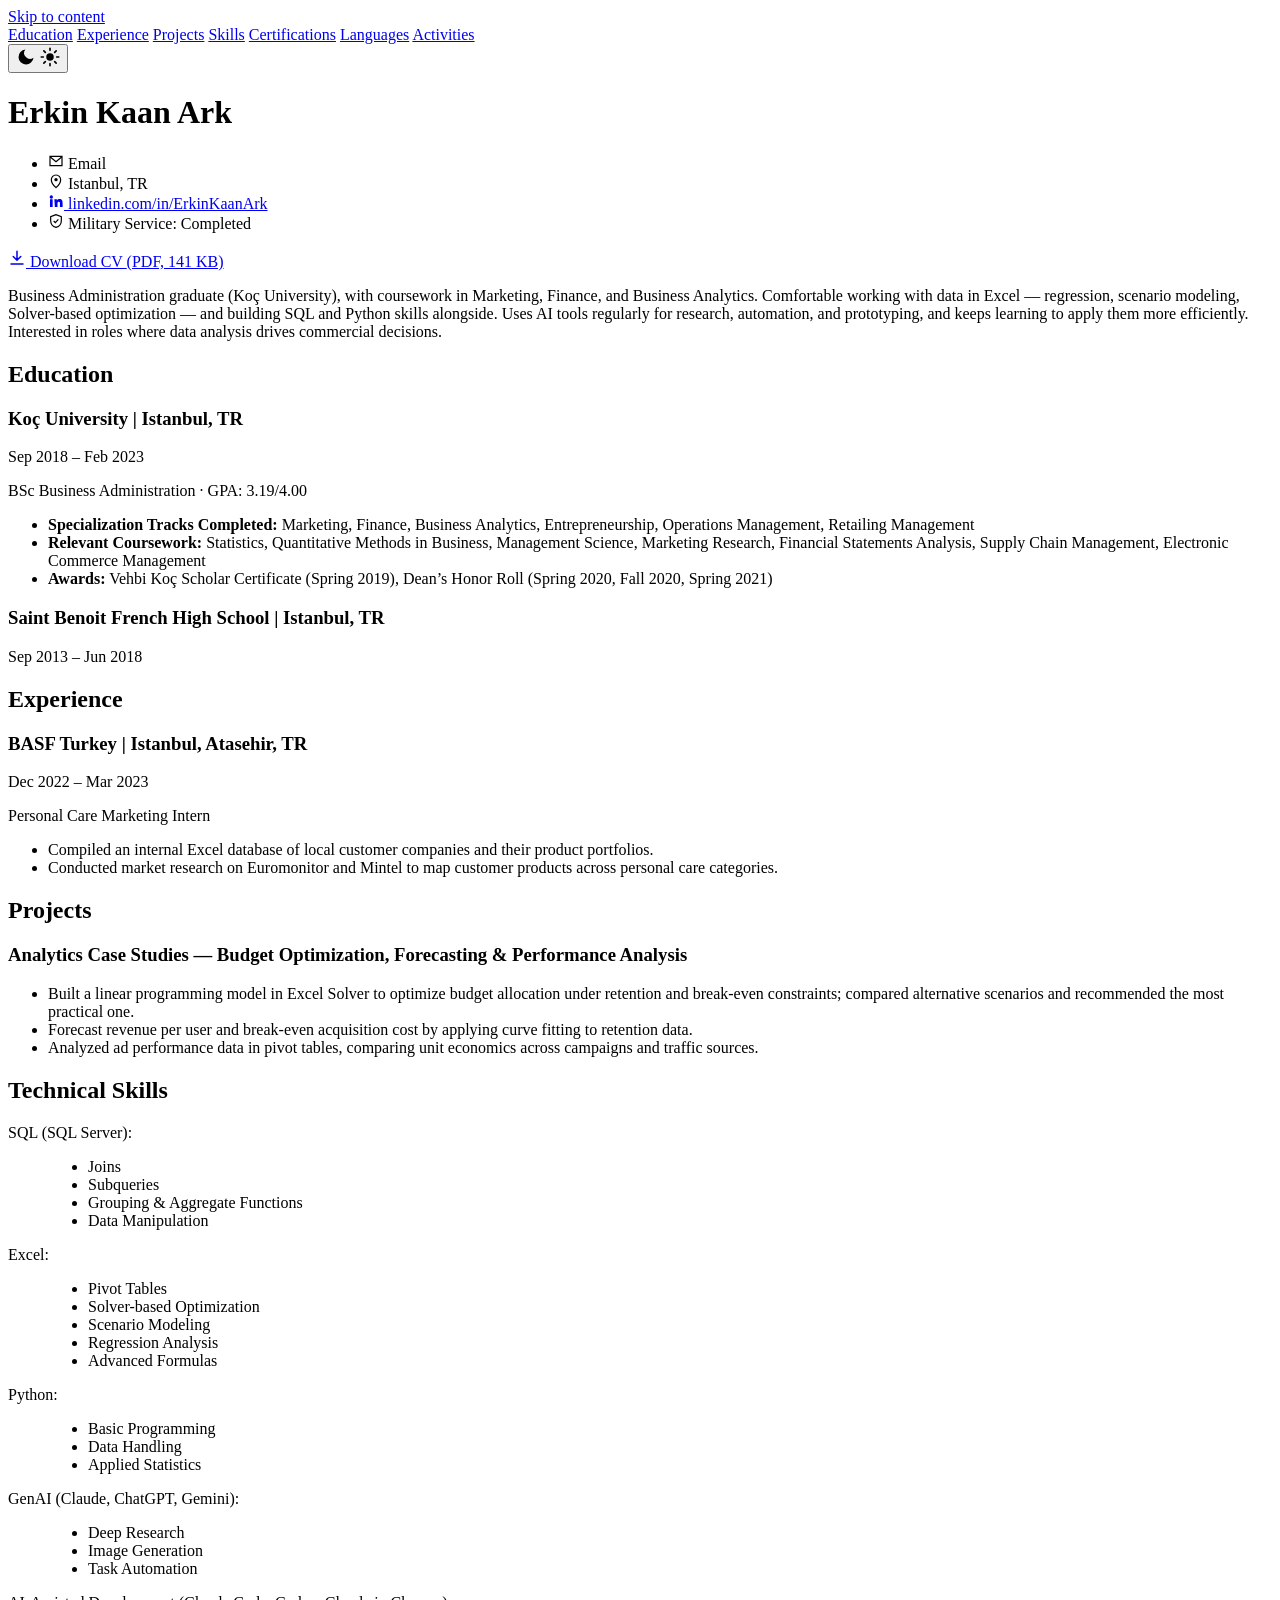
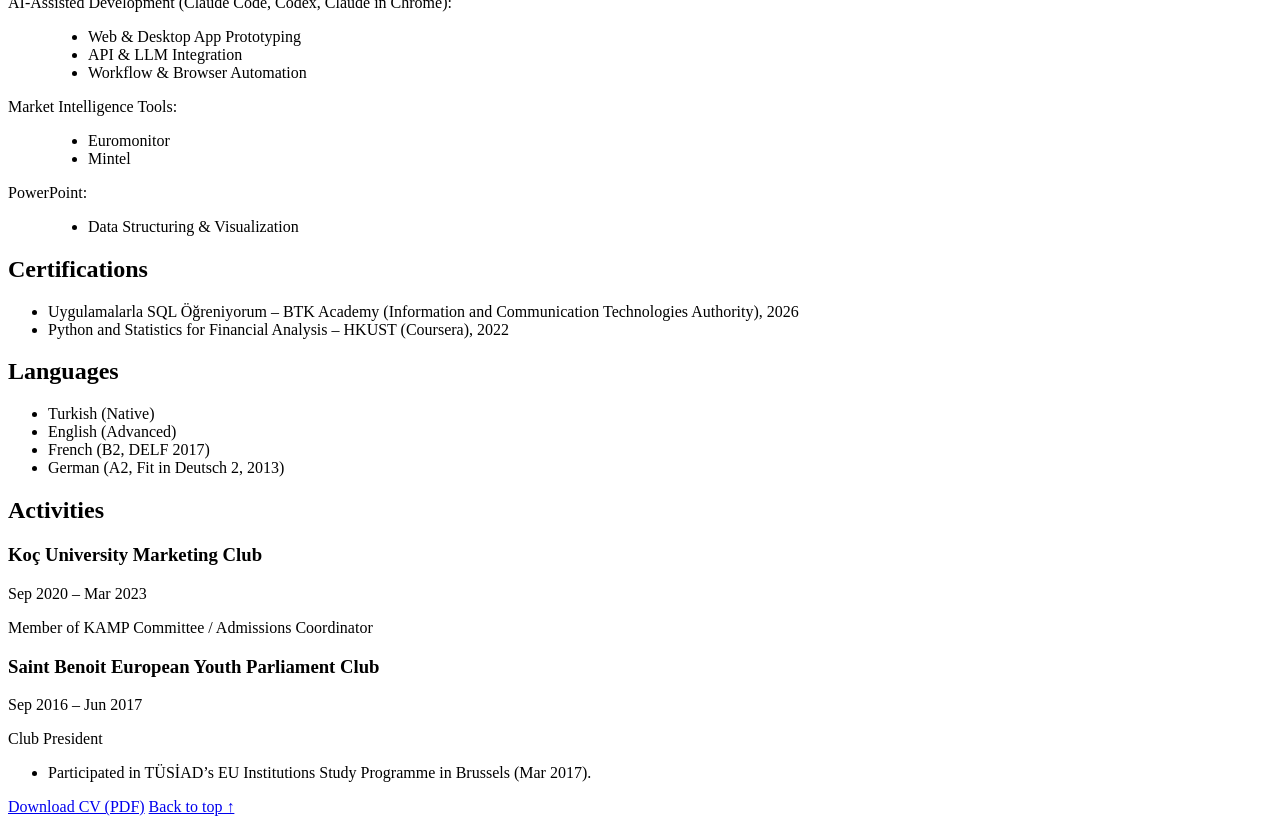
==== index.html @ c37c30a4 "Point canonical and share URLs to ekaana.github.io Co-Authored-By: Claude Opus 5.5 <noreply@anthropi" ====
<!DOCTYPE html>
<html lang="en">
<head>
  <meta charset="utf-8">
  <meta name="viewport" content="width=device-width, initial-scale=1, viewport-fit=cover">
  <title>Erkin Kaan Ark — CV</title>
  <meta name="description" content="Business Administration graduate (Koç University), with coursework in Marketing, Finance, and Business Analytics.">
  <meta name="author" content="Erkin Kaan Ark">
  <meta name="color-scheme" content="light dark">
  <meta name="theme-color" content="#ffffff" media="(prefers-color-scheme: light)">
  <meta name="theme-color" content="#0f1420" media="(prefers-color-scheme: dark)">
  <meta name="format-detection" content="telephone=no">
  <link rel="canonical" href="https://ekaana.github.io/">
  <link rel="icon" href="favicon.svg" type="image/svg+xml">
  <link rel="apple-touch-icon" href="apple-touch-icon.png">

  <meta property="og:type" content="profile">
  <meta property="og:title" content="Erkin Kaan Ark — CV">
  <meta property="og:description" content="Business Administration graduate (Koç University), with coursework in Marketing, Finance, and Business Analytics.">
  <meta property="og:url" content="https://ekaana.github.io/">
  <meta property="og:image" content="https://ekaana.github.io/og-image.png">
  <meta property="og:image:width" content="1200">
  <meta property="og:image:height" content="630">
  <meta property="og:image:alt" content="Erkin Kaan Ark — Business Administration graduate, Koç University">
  <meta property="profile:first_name" content="Erkin Kaan">
  <meta property="profile:last_name" content="Ark">
  <meta name="twitter:card" content="summary_large_image">

  <script type="application/ld+json">
  {
    "@context": "https://schema.org",
    "@type": "Person",
    "name": "Erkin Kaan Ark",
    "url": "https://ekaana.github.io/",
    "address": { "@type": "PostalAddress", "addressLocality": "Istanbul", "addressCountry": "TR" },
    "alumniOf": [
      { "@type": "CollegeOrUniversity", "name": "Koç University" },
      { "@type": "HighSchool", "name": "Saint Benoit French High School" }
    ],
    "knowsLanguage": ["Turkish", "English", "French", "German"],
    "sameAs": ["https://www.linkedin.com/in/ErkinKaanArk"]
  }
  </script>

  <script>
    (function () {
      document.documentElement.className += " js";
      try {
        var t = localStorage.getItem("theme");
        if (t === "light" || t === "dark") document.documentElement.setAttribute("data-theme", t);
      } catch (e) {}
    })();
  </script>
  <link rel="stylesheet" href="styles.css">
</head>
<body>
  <a class="skip-link" href="#main">Skip to content</a>

  <div class="topbar">
    <nav class="section-nav" aria-label="Sections">
      <a href="#education">Education</a>
      <a href="#experience">Experience</a>
      <a href="#projects">Projects</a>
      <a href="#skills">Skills</a>
      <a href="#certifications">Certifications</a>
      <a href="#languages">Languages</a>
      <a href="#activities">Activities</a>
    </nav>
    <button class="theme-toggle" type="button" aria-label="Toggle dark mode" aria-pressed="false">
      <svg class="icon-moon" viewBox="0 0 24 24" width="20" height="20" aria-hidden="true"><path d="M21 12.8A9 9 0 1 1 11.2 3a7 7 0 0 0 9.8 9.8z" fill="currentColor"/></svg>
      <svg class="icon-sun" viewBox="0 0 24 24" width="20" height="20" aria-hidden="true"><circle cx="12" cy="12" r="4.5" fill="currentColor"/><g stroke="currentColor" stroke-width="2" stroke-linecap="round"><path d="M12 1.5v2.5M12 20v2.5M1.5 12H4M20 12h2.5M4.6 4.6l1.8 1.8M17.6 17.6l1.8 1.8M4.6 19.4l1.8-1.8M17.6 6.4l1.8-1.8"/></g></svg>
    </button>
  </div>

  <header class="hero">
    <h1>Erkin Kaan Ark</h1>
    <ul class="contact">
      <li>
        <a class="email" data-u="kra.naak.nikre" data-d="moc.liamg">
          <svg viewBox="0 0 24 24" width="16" height="16" aria-hidden="true"><path d="M3 5h18v14H3z" fill="none" stroke="currentColor" stroke-width="1.8"/><path d="m3.5 6 8.5 7 8.5-7" fill="none" stroke="currentColor" stroke-width="1.8"/></svg>
          <span class="email-text">Email</span>
        </a>
        <noscript><span>erkin.kaan.ark [at] gmail.com</span></noscript>
      </li>
      <li>
        <svg viewBox="0 0 24 24" width="16" height="16" aria-hidden="true"><path d="M12 22s7-6.2 7-12a7 7 0 1 0-14 0c0 5.8 7 12 7 12z" fill="none" stroke="currentColor" stroke-width="1.8"/><circle cx="12" cy="10" r="2.5" fill="currentColor"/></svg>
        Istanbul, TR
      </li>
      <li>
        <a href="https://www.linkedin.com/in/ErkinKaanArk" rel="noopener" target="_blank">
          <svg viewBox="0 0 24 24" width="16" height="16" aria-hidden="true"><path fill="currentColor" d="M4.98 3.5a2.5 2.5 0 1 1 0 5 2.5 2.5 0 0 1 0-5zM3 9.5h4V21H3zM9.5 9.5h3.8v1.6h.05c.53-1 1.83-2.05 3.77-2.05 4.03 0 4.78 2.65 4.78 6.1V21h-4v-5.1c0-1.22-.02-2.78-1.7-2.78-1.7 0-1.95 1.32-1.95 2.7V21h-4z"/></svg>
          linkedin.com/in/ErkinKaanArk
        </a>
      </li>
      <li>
        <svg viewBox="0 0 24 24" width="16" height="16" aria-hidden="true"><path d="M12 2.5 4 5.5v6c0 5 3.4 8.8 8 10 4.6-1.2 8-5 8-10v-6z" fill="none" stroke="currentColor" stroke-width="1.8"/><path d="m8.5 12 2.5 2.5 4.5-5" fill="none" stroke="currentColor" stroke-width="1.8"/></svg>
        Military Service: Completed
      </li>
    </ul>
    <a class="btn-download" href="Erkin_Kaan_Ark_CV.pdf" download="Erkin_Kaan_Ark_CV.pdf" type="application/pdf">
      <svg viewBox="0 0 24 24" width="18" height="18" aria-hidden="true"><path d="M12 3v12m0 0-5-5m5 5 5-5M4 20h16" fill="none" stroke="currentColor" stroke-width="2" stroke-linecap="round" stroke-linejoin="round"/></svg>
      Download CV <span class="file-meta">(PDF, 141 KB)</span>
    </a>
  </header>

  <main id="main">
    <section class="summary" aria-label="Summary">
      <p>Business Administration graduate (Koç University), with coursework in Marketing, Finance, and Business Analytics. Comfortable working with data in Excel — regression, scenario modeling, Solver-based optimization — and building SQL and Python skills alongside. Uses AI tools regularly for research, automation, and prototyping, and keeps learning to apply them more efficiently. Interested in roles where data analysis drives commercial decisions.</p>
    </section>

    <section id="education" aria-labelledby="h-education">
      <h2 id="h-education">Education</h2>
      <article class="entry">
        <div class="entry-head">
          <h3>Koç University <span class="sep">|</span> <span class="place">Istanbul, TR</span></h3>
          <p class="dates"><time datetime="2018-09">Sep 2018</time> – <time datetime="2023-02">Feb 2023</time></p>
        </div>
        <p class="role">BSc Business Administration · GPA: 3.19/4.00</p>
        <ul class="bullets">
          <li><strong>Specialization Tracks Completed:</strong> Marketing, Finance, Business Analytics, Entrepreneurship, Operations Management, Retailing Management</li>
          <li><strong>Relevant Coursework:</strong> Statistics, Quantitative Methods in Business, Management Science, Marketing Research, Financial Statements Analysis, Supply Chain Management, Electronic Commerce Management</li>
          <li><strong>Awards:</strong> Vehbi Koç Scholar Certificate (Spring 2019), Dean’s Honor Roll (Spring 2020, Fall 2020, Spring 2021)</li>
        </ul>
      </article>
      <article class="entry">
        <div class="entry-head">
          <h3>Saint Benoit French High School <span class="sep">|</span> <span class="place">Istanbul, TR</span></h3>
          <p class="dates"><time datetime="2013-09">Sep 2013</time> – <time datetime="2018-06">Jun 2018</time></p>
        </div>
      </article>
    </section>

    <section id="experience" aria-labelledby="h-experience">
      <h2 id="h-experience">Experience</h2>
      <article class="entry">
        <div class="entry-head">
          <h3>BASF Turkey <span class="sep">|</span> <span class="place">Istanbul, Atasehir, TR</span></h3>
          <p class="dates"><time datetime="2022-12">Dec 2022</time> – <time datetime="2023-03">Mar 2023</time></p>
        </div>
        <p class="role">Personal Care Marketing Intern</p>
        <ul class="bullets">
          <li>Compiled an internal Excel database of local customer companies and their product portfolios.</li>
          <li>Conducted market research on Euromonitor and Mintel to map customer products across personal care categories.</li>
        </ul>
      </article>
    </section>

    <section id="projects" aria-labelledby="h-projects">
      <h2 id="h-projects">Projects</h2>
      <article class="entry">
        <div class="entry-head">
          <h3>Analytics Case Studies — Budget Optimization, Forecasting &amp; Performance Analysis</h3>
        </div>
        <ul class="bullets">
          <li>Built a linear programming model in Excel Solver to optimize budget allocation under retention and break-even constraints; compared alternative scenarios and recommended the most practical one.</li>
          <li>Forecast revenue per user and break-even acquisition cost by applying curve fitting to retention data.</li>
          <li>Analyzed ad performance data in pivot tables, comparing unit economics across campaigns and traffic sources.</li>
        </ul>
      </article>
    </section>

    <section id="skills" aria-labelledby="h-skills">
      <h2 id="h-skills">Technical Skills</h2>
      <dl class="skills">
        <div class="skill">
          <dt>SQL (SQL Server):</dt>
          <dd><ul class="chips"><li>Joins</li><li>Subqueries</li><li>Grouping &amp; Aggregate Functions</li><li>Data Manipulation</li></ul></dd>
        </div>
        <div class="skill">
          <dt>Excel:</dt>
          <dd><ul class="chips"><li>Pivot Tables</li><li>Solver-based Optimization</li><li>Scenario Modeling</li><li>Regression Analysis</li><li>Advanced Formulas</li></ul></dd>
        </div>
        <div class="skill">
          <dt>Python:</dt>
          <dd><ul class="chips"><li>Basic Programming</li><li>Data Handling</li><li>Applied Statistics</li></ul></dd>
        </div>
        <div class="skill">
          <dt>GenAI (Claude, ChatGPT, Gemini):</dt>
          <dd><ul class="chips"><li>Deep Research</li><li>Image Generation</li><li>Task Automation</li></ul></dd>
        </div>
        <div class="skill">
          <dt>AI-Assisted Development (Claude Code, Codex, Claude in Chrome):</dt>
          <dd><ul class="chips"><li>Web &amp; Desktop App Prototyping</li><li>API &amp; LLM Integration</li><li>Workflow &amp; Browser Automation</li></ul></dd>
        </div>
        <div class="skill">
          <dt>Market Intelligence Tools:</dt>
          <dd><ul class="chips"><li>Euromonitor</li><li>Mintel</li></ul></dd>
        </div>
        <div class="skill">
          <dt>PowerPoint:</dt>
          <dd><ul class="chips"><li>Data Structuring &amp; Visualization</li></ul></dd>
        </div>
      </dl>
    </section>

    <section id="certifications" aria-labelledby="h-certifications">
      <h2 id="h-certifications">Certifications</h2>
      <ul class="plain">
        <li>Uygulamalarla SQL Öğreniyorum – BTK Academy (Information and Communication Technologies Authority), 2026</li>
        <li>Python and Statistics for Financial Analysis – HKUST (Coursera), 2022</li>
      </ul>
    </section>

    <section id="languages" aria-labelledby="h-languages">
      <h2 id="h-languages">Languages</h2>
      <ul class="languages">
        <li><span class="lang">Turkish</span> <span class="level">(Native)</span></li>
        <li><span class="lang">English</span> <span class="level">(Advanced)</span></li>
        <li><span class="lang">French</span> <span class="level">(B2, DELF 2017)</span></li>
        <li><span class="lang">German</span> <span class="level">(A2, Fit in Deutsch 2, 2013)</span></li>
      </ul>
    </section>

    <section id="activities" aria-labelledby="h-activities">
      <h2 id="h-activities">Activities</h2>
      <article class="entry">
        <div class="entry-head">
          <h3>Koç University Marketing Club</h3>
          <p class="dates"><time datetime="2020-09">Sep 2020</time> – <time datetime="2023-03">Mar 2023</time></p>
        </div>
        <p class="role">Member of KAMP Committee / Admissions Coordinator</p>
      </article>
      <article class="entry">
        <div class="entry-head">
          <h3>Saint Benoit European Youth Parliament Club</h3>
          <p class="dates"><time datetime="2016-09">Sep 2016</time> – <time datetime="2017-06">Jun 2017</time></p>
        </div>
        <p class="role">Club President</p>
        <ul class="bullets">
          <li>Participated in TÜSİAD’s EU Institutions Study Programme in Brussels (Mar 2017).</li>
        </ul>
      </article>
    </section>
  </main>

  <footer class="footer">
    <a href="Erkin_Kaan_Ark_CV.pdf" download="Erkin_Kaan_Ark_CV.pdf">Download CV (PDF)</a>
    <a href="#main">Back to top ↑</a>
  </footer>

  <script src="script.js" defer></script>
</body>
</html>
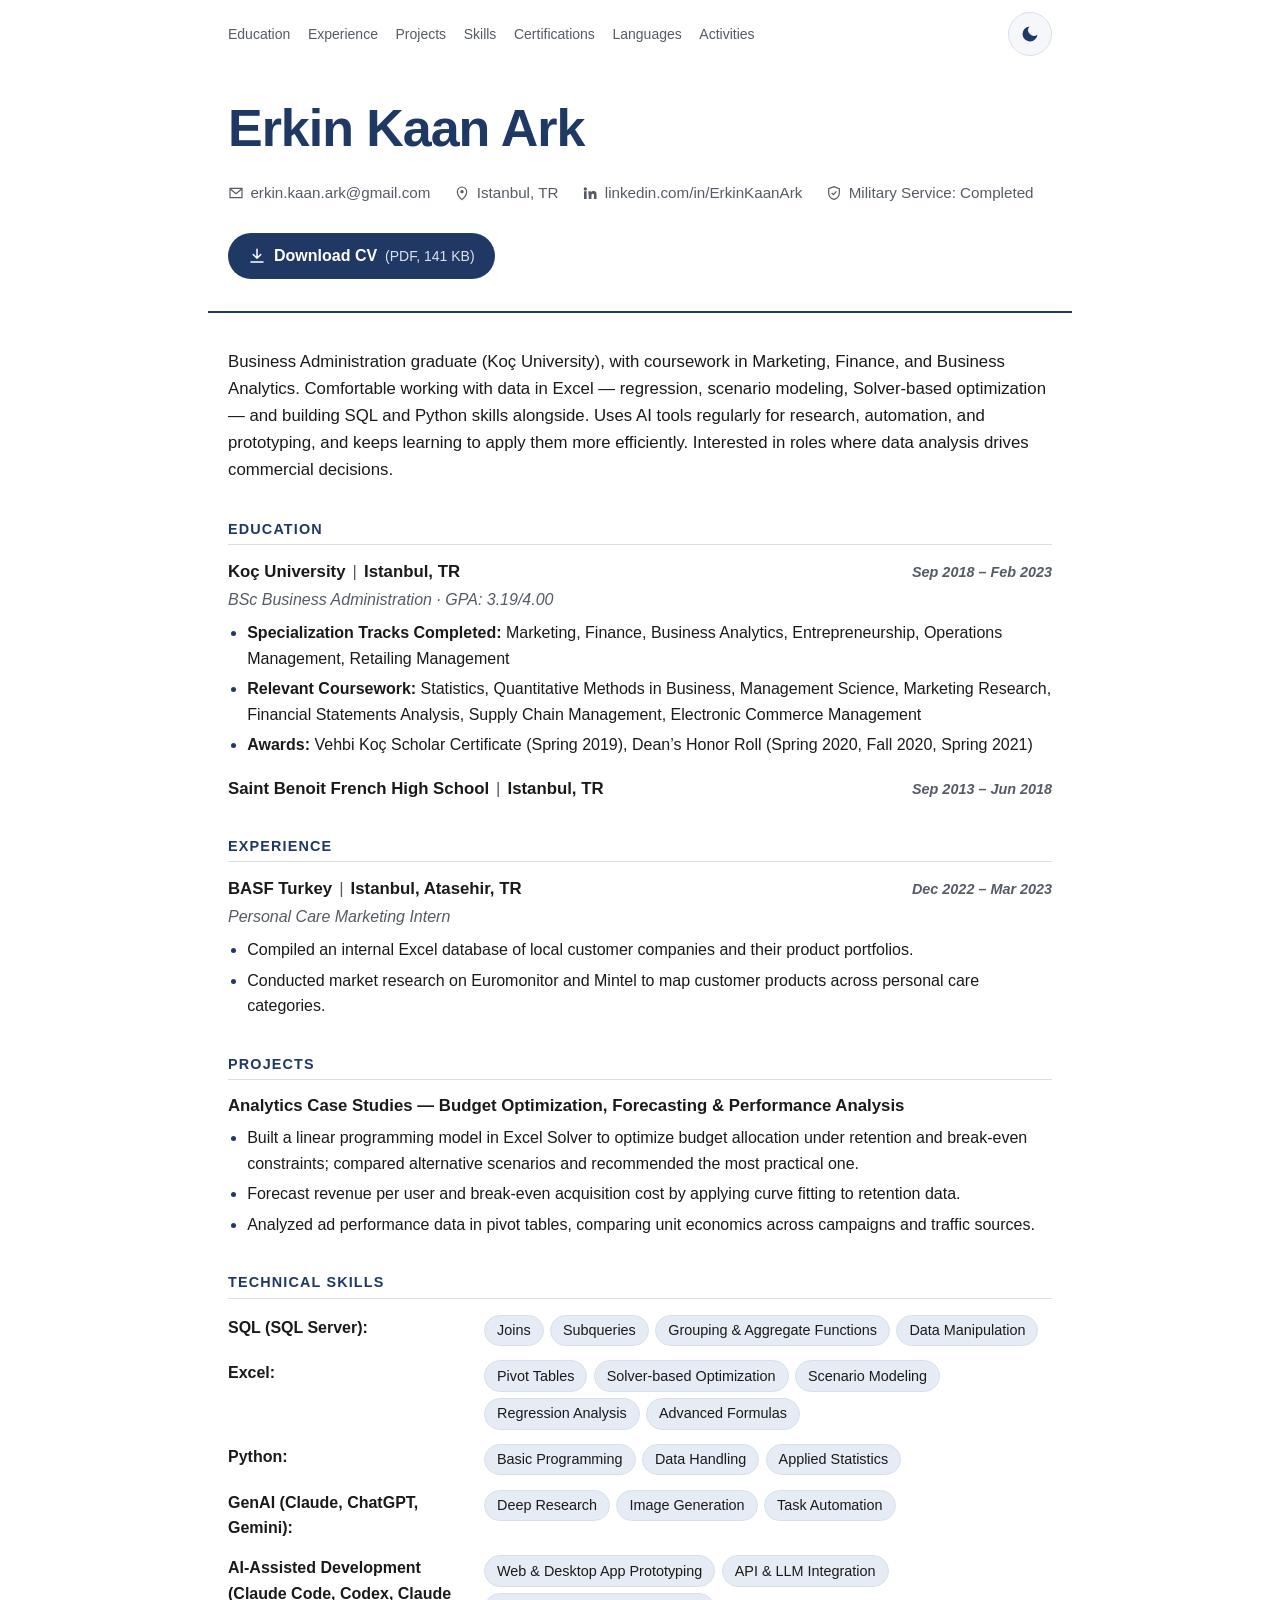
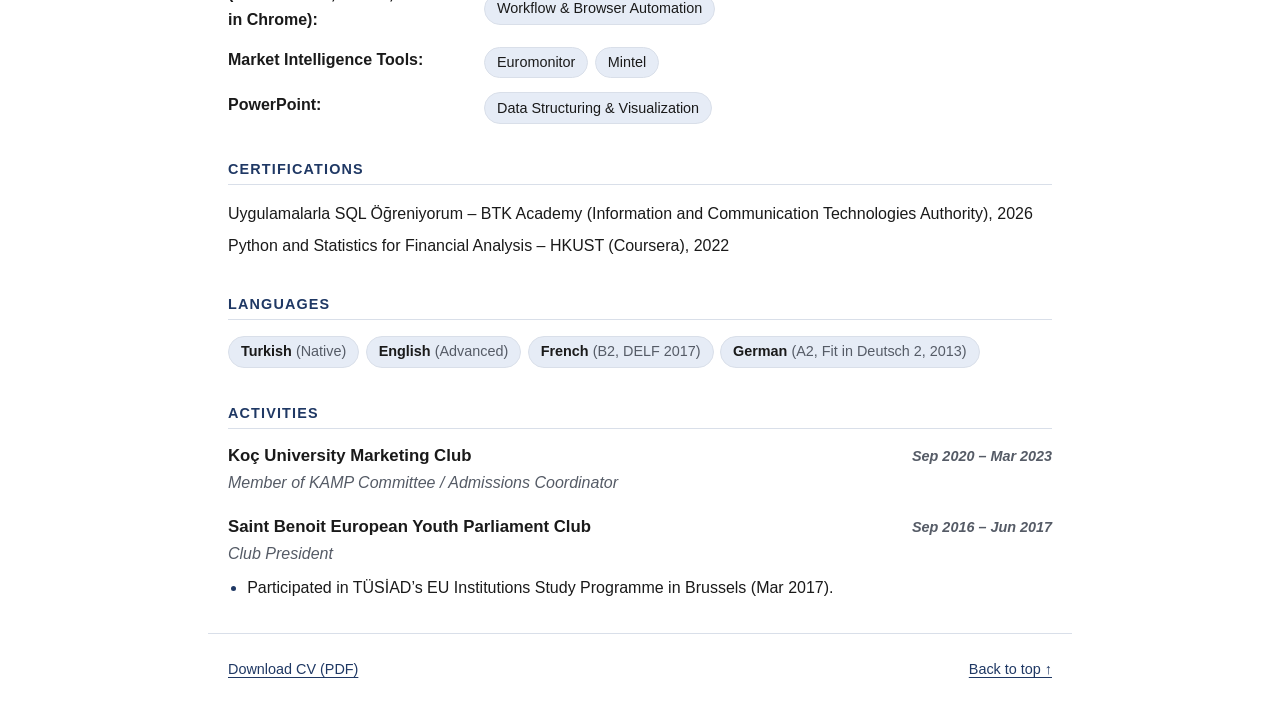
==== commit 62d7de1c: "Add personal CV website Static single-page CV site matching Erkin_Kaan_Ark_CV.pdf, with a phone-free" ====
--- a/index.html
+++ b/index.html
@@ -10,15 +10,15 @@
   <meta name="theme-color" content="#ffffff" media="(prefers-color-scheme: light)">
   <meta name="theme-color" content="#0f1420" media="(prefers-color-scheme: dark)">
   <meta name="format-detection" content="telephone=no">
-  <link rel="canonical" href="https://ekaana.github.io/">
+  <link rel="canonical" href="https://erkinkaanark.github.io/">
   <link rel="icon" href="favicon.svg" type="image/svg+xml">
   <link rel="apple-touch-icon" href="apple-touch-icon.png">
 
   <meta property="og:type" content="profile">
   <meta property="og:title" content="Erkin Kaan Ark — CV">
   <meta property="og:description" content="Business Administration graduate (Koç University), with coursework in Marketing, Finance, and Business Analytics.">
-  <meta property="og:url" content="https://ekaana.github.io/">
-  <meta property="og:image" content="https://ekaana.github.io/og-image.png">
+  <meta property="og:url" content="https://erkinkaanark.github.io/">
+  <meta property="og:image" content="https://erkinkaanark.github.io/og-image.png">
   <meta property="og:image:width" content="1200">
   <meta property="og:image:height" content="630">
   <meta property="og:image:alt" content="Erkin Kaan Ark — Business Administration graduate, Koç University">
@@ -31,7 +31,7 @@
     "@context": "https://schema.org",
     "@type": "Person",
     "name": "Erkin Kaan Ark",
-    "url": "https://ekaana.github.io/",
+    "url": "https://erkinkaanark.github.io/",
     "address": { "@type": "PostalAddress", "addressLocality": "Istanbul", "addressCountry": "TR" },
     "alumniOf": [
       { "@type": "CollegeOrUniversity", "name": "Koç University" },
--- a/styles.css
+++ b/styles.css
@@ -0,0 +1,615 @@
+/* ---------- Theme tokens ---------- */
+:root {
+  --bg: #ffffff;
+  --surface: #f5f7fb;
+  --text: #1a1a1a;
+  --muted: #555b66;
+  --accent: #1f3864;
+  --accent-soft: #e6ecf6;
+  --border: #d9dfe9;
+  --btn-text: #ffffff;
+  --focus: #2f6fdb;
+  --maxw: 54rem;
+  color-scheme: light;
+}
+
+@media (prefers-color-scheme: dark) {
+  :root:not([data-theme="light"]) {
+    --bg: #0f1420;
+    --surface: #171e2d;
+    --text: #e6e9ef;
+    --muted: #a3acbb;
+    --accent: #9db8ea;
+    --accent-soft: #1f2a40;
+    --border: #2a3448;
+    --btn-text: #0f1420;
+    --focus: #8fb3ff;
+    color-scheme: dark;
+  }
+}
+
+:root[data-theme="dark"] {
+  --bg: #0f1420;
+  --surface: #171e2d;
+  --text: #e6e9ef;
+  --muted: #a3acbb;
+  --accent: #9db8ea;
+  --accent-soft: #1f2a40;
+  --border: #2a3448;
+  --btn-text: #0f1420;
+  --focus: #8fb3ff;
+  color-scheme: dark;
+}
+
+/* ---------- Base ---------- */
+*,
+*::before,
+*::after {
+  box-sizing: border-box;
+}
+
+html {
+  -webkit-text-size-adjust: 100%;
+  text-size-adjust: 100%;
+  scroll-behavior: smooth;
+}
+
+body {
+  margin: 0;
+  background: var(--bg);
+  color: var(--text);
+  font-family: -apple-system, BlinkMacSystemFont, "Segoe UI", Roboto, "Helvetica Neue", Arial, "Noto Sans", "Liberation Sans", sans-serif;
+  font-size: 1rem;
+  line-height: 1.6;
+  -webkit-font-smoothing: antialiased;
+  -moz-osx-font-smoothing: grayscale;
+  padding-left: env(safe-area-inset-left);
+  padding-right: env(safe-area-inset-right);
+}
+
+a {
+  color: var(--accent);
+  text-underline-offset: 0.2em;
+}
+
+:focus-visible {
+  outline: 3px solid var(--focus);
+  outline-offset: 2px;
+  border-radius: 4px;
+}
+
+h1,
+h2,
+h3 {
+  margin: 0;
+  line-height: 1.25;
+}
+
+ul {
+  margin: 0;
+  padding: 0;
+}
+
+.skip-link {
+  position: absolute;
+  left: 1rem;
+  top: -4rem;
+  z-index: 10;
+  padding: 0.6rem 1rem;
+  background: var(--accent);
+  color: var(--btn-text);
+  border-radius: 6px;
+}
+
+.skip-link:focus {
+  top: 1rem;
+}
+
+/* ---------- Top bar ---------- */
+.topbar {
+  max-width: var(--maxw);
+  margin: 0 auto;
+  padding: 0.75rem 1.25rem 0;
+  display: flex;
+  align-items: center;
+  justify-content: flex-end;
+  gap: 1rem;
+}
+
+.section-nav {
+  display: none;
+  flex-wrap: wrap;
+  gap: 0.25rem 1.1rem;
+  margin-right: auto;
+  font-size: 0.875rem;
+}
+
+.section-nav a {
+  color: var(--muted);
+  text-decoration: none;
+  padding: 0.35rem 0;
+}
+
+.section-nav a:hover {
+  color: var(--accent);
+}
+
+.theme-toggle {
+  display: inline-flex;
+  align-items: center;
+  justify-content: center;
+  width: 2.75rem;
+  height: 2.75rem;
+  border: 1px solid var(--border);
+  border-radius: 50%;
+  background: var(--surface);
+  color: var(--accent);
+  cursor: pointer;
+  -webkit-appearance: none;
+  appearance: none;
+}
+
+.theme-toggle:hover {
+  border-color: var(--accent);
+}
+
+.theme-toggle .icon-sun {
+  display: none;
+}
+
+:root[data-theme="dark"] .theme-toggle .icon-sun {
+  display: block;
+}
+
+:root[data-theme="dark"] .theme-toggle .icon-moon {
+  display: none;
+}
+
+@media (prefers-color-scheme: dark) {
+  :root:not([data-theme="light"]) .theme-toggle .icon-sun {
+    display: block;
+  }
+
+  :root:not([data-theme="light"]) .theme-toggle .icon-moon {
+    display: none;
+  }
+}
+
+/* ---------- Hero ---------- */
+.hero,
+main,
+.footer {
+  max-width: var(--maxw);
+  margin: 0 auto;
+  padding-left: 1.25rem;
+  padding-right: 1.25rem;
+}
+
+.hero {
+  padding-top: 1.5rem;
+  padding-bottom: 2rem;
+  border-bottom: 2px solid var(--accent);
+}
+
+.hero h1 {
+  color: var(--accent);
+  font-size: clamp(2.25rem, 7vw, 3.25rem);
+  letter-spacing: -0.02em;
+}
+
+.contact {
+  list-style: none;
+  display: flex;
+  flex-wrap: wrap;
+  gap: 0.5rem 1.5rem;
+  margin: 1rem 0 1.5rem;
+  color: var(--muted);
+  font-size: 0.95rem;
+}
+
+.contact li {
+  display: inline-flex;
+  align-items: center;
+  gap: 0.4rem;
+}
+
+.contact svg {
+  flex-shrink: 0;
+}
+
+.contact a {
+  display: inline-flex;
+  align-items: center;
+  gap: 0.4rem;
+  color: var(--muted);
+  text-decoration: none;
+  min-height: 2rem;
+}
+
+.contact a:hover {
+  color: var(--accent);
+  text-decoration: underline;
+}
+
+.email {
+  display: none !important;
+}
+
+.js .email {
+  display: inline-flex !important;
+}
+
+.btn-download {
+  display: inline-flex;
+  align-items: center;
+  gap: 0.5rem;
+  min-height: 2.75rem;
+  padding: 0.65rem 1.25rem;
+  border-radius: 999px;
+  background: var(--accent);
+  color: var(--btn-text);
+  font-weight: 600;
+  text-decoration: none;
+  transition: transform 0.15s ease, box-shadow 0.15s ease;
+}
+
+.btn-download:hover {
+  transform: translateY(-1px);
+  box-shadow: 0 6px 18px rgba(31, 56, 100, 0.25);
+}
+
+.file-meta {
+  font-weight: 400;
+  opacity: 0.85;
+  font-size: 0.875rem;
+}
+
+/* ---------- Sections ---------- */
+main {
+  padding-bottom: 2rem;
+}
+
+.summary p {
+  margin: 1.75rem 0 0;
+  font-size: 1.05rem;
+}
+
+section {
+  margin-top: 2.25rem;
+  scroll-margin-top: 1rem;
+}
+
+h2 {
+  color: var(--accent);
+  font-size: 0.9rem;
+  font-weight: 700;
+  text-transform: uppercase;
+  letter-spacing: 0.08em;
+  padding-bottom: 0.4rem;
+  margin-bottom: 1rem;
+  border-bottom: 1px solid var(--border);
+}
+
+.entry + .entry {
+  margin-top: 1.25rem;
+}
+
+.entry-head {
+  display: flex;
+  flex-direction: column;
+  gap: 0.1rem;
+}
+
+.entry-head h3 {
+  font-size: 1.05rem;
+}
+
+.sep {
+  color: var(--muted);
+  font-weight: 400;
+  margin: 0 0.15rem;
+}
+
+.place {
+  font-weight: 600;
+}
+
+.dates {
+  margin: 0;
+  color: var(--muted);
+  font-size: 0.9rem;
+  font-style: italic;
+  font-weight: 600;
+  white-space: nowrap;
+}
+
+.role {
+  margin: 0.15rem 0 0;
+  font-style: italic;
+  color: var(--muted);
+}
+
+.bullets {
+  margin-top: 0.5rem;
+  padding-left: 1.2rem;
+}
+
+.bullets li {
+  margin-top: 0.3rem;
+}
+
+.bullets li::marker {
+  color: var(--accent);
+}
+
+.plain {
+  list-style: none;
+}
+
+.plain li + li {
+  margin-top: 0.4rem;
+}
+
+/* ---------- Skills ---------- */
+.skills {
+  margin: 0;
+  display: grid;
+  gap: 0.9rem;
+}
+
+.skill dt {
+  font-weight: 700;
+}
+
+.skill dd {
+  margin: 0.35rem 0 0;
+}
+
+.chips,
+.languages {
+  list-style: none;
+  display: flex;
+  flex-wrap: wrap;
+  gap: 0.4rem;
+}
+
+.chips li,
+.languages li {
+  background: var(--accent-soft);
+  border: 1px solid var(--border);
+  border-radius: 999px;
+  padding: 0.2rem 0.75rem;
+  font-size: 0.9rem;
+}
+
+.lang {
+  font-weight: 600;
+}
+
+.level {
+  color: var(--muted);
+}
+
+/* ---------- Footer ---------- */
+.footer {
+  display: flex;
+  flex-wrap: wrap;
+  justify-content: space-between;
+  gap: 1rem;
+  padding-top: 1.5rem;
+  padding-bottom: calc(2rem + env(safe-area-inset-bottom));
+  border-top: 1px solid var(--border);
+  font-size: 0.9rem;
+}
+
+/* ---------- Larger screens ---------- */
+@media (min-width: 40em) {
+  .entry-head {
+    flex-direction: row;
+    justify-content: space-between;
+    align-items: baseline;
+    gap: 1rem;
+  }
+
+  .skill {
+    display: grid;
+    grid-template-columns: 15rem 1fr;
+    gap: 1rem;
+    align-items: start;
+  }
+
+  .skill dd {
+    margin: 0;
+  }
+}
+
+@media (min-width: 52em) {
+  .section-nav {
+    display: flex;
+  }
+
+  .hero {
+    padding-top: 2.5rem;
+  }
+}
+
+/* ---------- Motion ---------- */
+@media (prefers-reduced-motion: no-preference) {
+  .hero,
+  main > section {
+    animation: fade-up 0.5s ease both;
+  }
+
+  main > section:nth-child(2) { animation-delay: 0.05s; }
+  main > section:nth-child(3) { animation-delay: 0.1s; }
+  main > section:nth-child(4) { animation-delay: 0.15s; }
+  main > section:nth-child(n + 5) { animation-delay: 0.2s; }
+}
+
+@media (prefers-reduced-motion: reduce) {
+  html {
+    scroll-behavior: auto;
+  }
+
+  * {
+    transition: none !important;
+  }
+}
+
+@keyframes fade-up {
+  from {
+    opacity: 0;
+    transform: translateY(8px);
+  }
+  to {
+    opacity: 1;
+    transform: none;
+  }
+}
+
+/* ---------- Print ---------- */
+@media print {
+  @page {
+    size: A4;
+    margin: 11mm 13mm;
+  }
+
+  :root,
+  :root[data-theme="dark"] {
+    --bg: #fff;
+    --surface: #fff;
+    --text: #1a1a1a;
+    --muted: #444;
+    --accent: #1f3864;
+    --accent-soft: #fff;
+    --border: #c9d2e0;
+    color-scheme: light;
+  }
+
+  body {
+    font-size: 9.3pt;
+    line-height: 1.32;
+  }
+
+  .topbar,
+  .skip-link,
+  .btn-download,
+  .footer {
+    display: none !important;
+  }
+
+  .hero,
+  main {
+    max-width: none;
+    padding: 0;
+    animation: none !important;
+  }
+
+  .hero {
+    padding-bottom: 0.6rem;
+  }
+
+  .hero h1 {
+    font-size: 24pt;
+  }
+
+  .contact {
+    margin: 0.4rem 0 0;
+    font-size: 9pt;
+  }
+
+  .contact svg {
+    display: none;
+  }
+
+  .contact a {
+    min-height: 0;
+    text-decoration: none;
+  }
+
+  section {
+    margin-top: 0.55rem;
+    animation: none !important;
+  }
+
+  .summary p {
+    margin-top: 0.6rem;
+    font-size: 9.3pt;
+  }
+
+  h2 {
+    font-size: 10pt;
+    padding-bottom: 0.15rem;
+    margin-bottom: 0.3rem;
+    break-after: avoid;
+  }
+
+  .entry,
+  .skill {
+    break-inside: avoid;
+  }
+
+  .entry + .entry {
+    margin-top: 0.35rem;
+  }
+
+  .bullets {
+    margin-top: 0.15rem;
+  }
+
+  .plain li + li {
+    margin-top: 0;
+  }
+
+  .entry-head {
+    flex-direction: row;
+    justify-content: space-between;
+  }
+
+  .entry-head h3 {
+    font-size: 9.5pt;
+  }
+
+  .dates {
+    font-size: 9pt;
+  }
+
+  .bullets li {
+    margin-top: 0;
+  }
+
+  .skills {
+    gap: 0;
+  }
+
+  .skill {
+    display: block;
+  }
+
+  .skill dt,
+  .skill dd {
+    display: inline;
+  }
+
+  .chips,
+  .languages {
+    display: inline;
+  }
+
+  .chips li,
+  .languages li {
+    display: inline;
+    background: none;
+    border: 0;
+    padding: 0;
+    font-size: inherit;
+  }
+
+  .chips li + li::before {
+    content: ", ";
+  }
+
+  .languages li + li::before {
+    content: " · ";
+  }
+}
